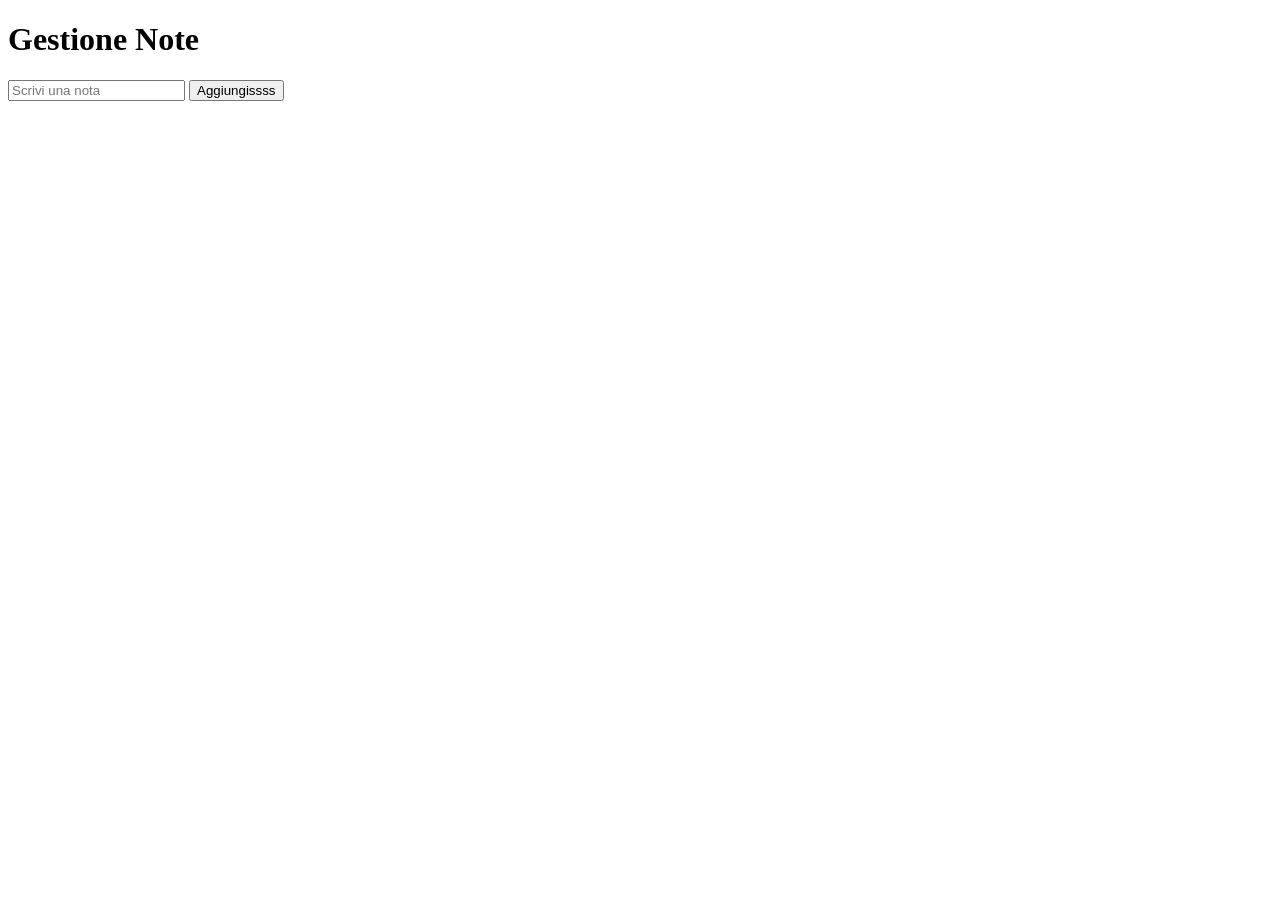
==== client/index.html @ a9fd9d2b "cartelle iniziali" ====
<!DOCTYPE html>
<html lang="it">

<head>
<meta charset="UTF-8">
<title>Gestione Note</title>
</head>

<body>

<h1>Gestione Note</h1>

<input type="text" id="noteInput" placeholder="Scrivi una nota">

<button onclick="addNote()">
Aggiungissss
</button>

<ul id="notesList"></ul>


<script>

const API_URL = "http://localhost:3000&quot;;


async function loadNotes() {

const response = await fetch(API_URL + "/notes");

const notes = await response.json();

const list = document.getElementById("notesList");

list.innerHTML = "";

notes.forEach(note => {

const li = document.createElement("li");

li.innerHTML = `
${note.text}

<button onclick="deleteNote(${note.id})">
Elimina
</button>
`;

list.appendChild(li);
});
}



async function addNote() {

const input = document.getElementById("noteInput");

const text = input.value;

await fetch(API_URL + "/notes", {

method: "POST",

headers: {
"Content-Type": "application/json"
},

body: JSON.stringify({
text: text
})

});

input.value = "";

loadNotes();
}



async function deleteNote(id) {

await fetch(API_URL + "/notes/" + id, {
method: "DELETE"
});

loadNotes();
}


loadNotes();

</script>

</body>

</html>
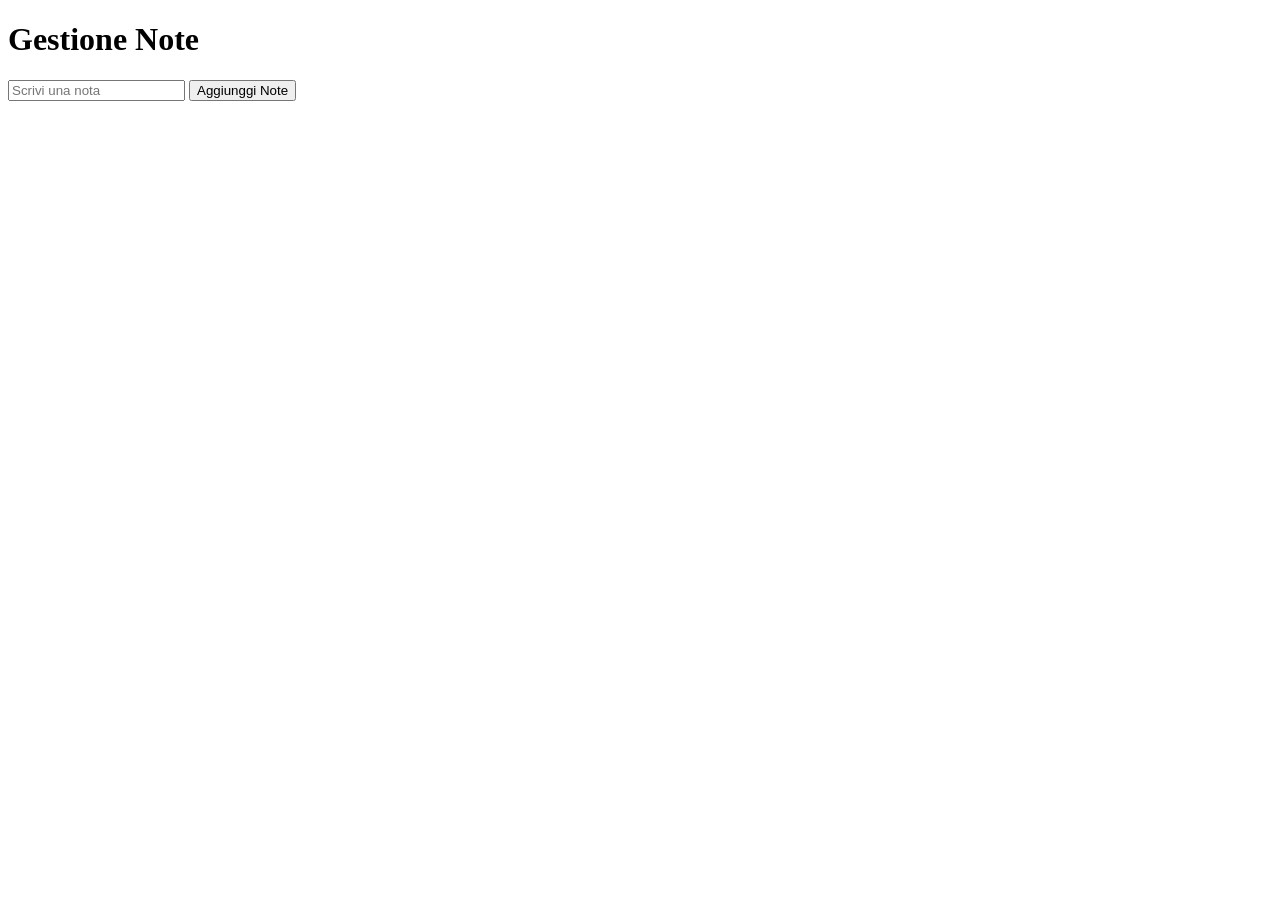
==== commit f38138ea: "Formattazione e divisione code" ====
--- a/client/index.html
+++ b/client/index.html
@@ -2,97 +2,23 @@
 <html lang="it">
 
 <head>
-<meta charset="UTF-8">
-<title>Gestione Note</title>
+    <meta charset="UTF-8">
+    <title>Gestione Note</title>
 </head>
 
 <body>
 
-<h1>Gestione Note</h1>
+    <h1>Gestione Note</h1>
 
-<input type="text" id="noteInput" placeholder="Scrivi una nota">
+    <input type="text" id="noteInput" placeholder="Scrivi una nota">
 
-<button onclick="addNote()">
-Aggiungissss
-</button>
+    <button onclick="addNote()">
+        Aggiunggi Note
+    </button>
 
-<ul id="notesList"></ul>
-
-
-<script>
-
-const API_URL = "http://localhost:3000&quot;;
-
-
-async function loadNotes() {
-
-const response = await fetch(API_URL + "/notes");
-
-const notes = await response.json();
-
-const list = document.getElementById("notesList");
-
-list.innerHTML = "";
-
-notes.forEach(note => {
-
-const li = document.createElement("li");
-
-li.innerHTML = `
-${note.text}
-
-<button onclick="deleteNote(${note.id})">
-Elimina
-</button>
-`;
-
-list.appendChild(li);
-});
-}
-
-
-
-async function addNote() {
-
-const input = document.getElementById("noteInput");
-
-const text = input.value;
-
-await fetch(API_URL + "/notes", {
-
-method: "POST",
-
-headers: {
-"Content-Type": "application/json"
-},
-
-body: JSON.stringify({
-text: text
-})
-
-});
-
-input.value = "";
-
-loadNotes();
-}
-
-
-
-async function deleteNote(id) {
-
-await fetch(API_URL + "/notes/" + id, {
-method: "DELETE"
-});
-
-loadNotes();
-}
-
-
-loadNotes();
-
-</script>
-
+    <ul id="notesList"></ul>
+    
+<script src="js/script.js"></script>
 </body>
 
-</html>
+</html>
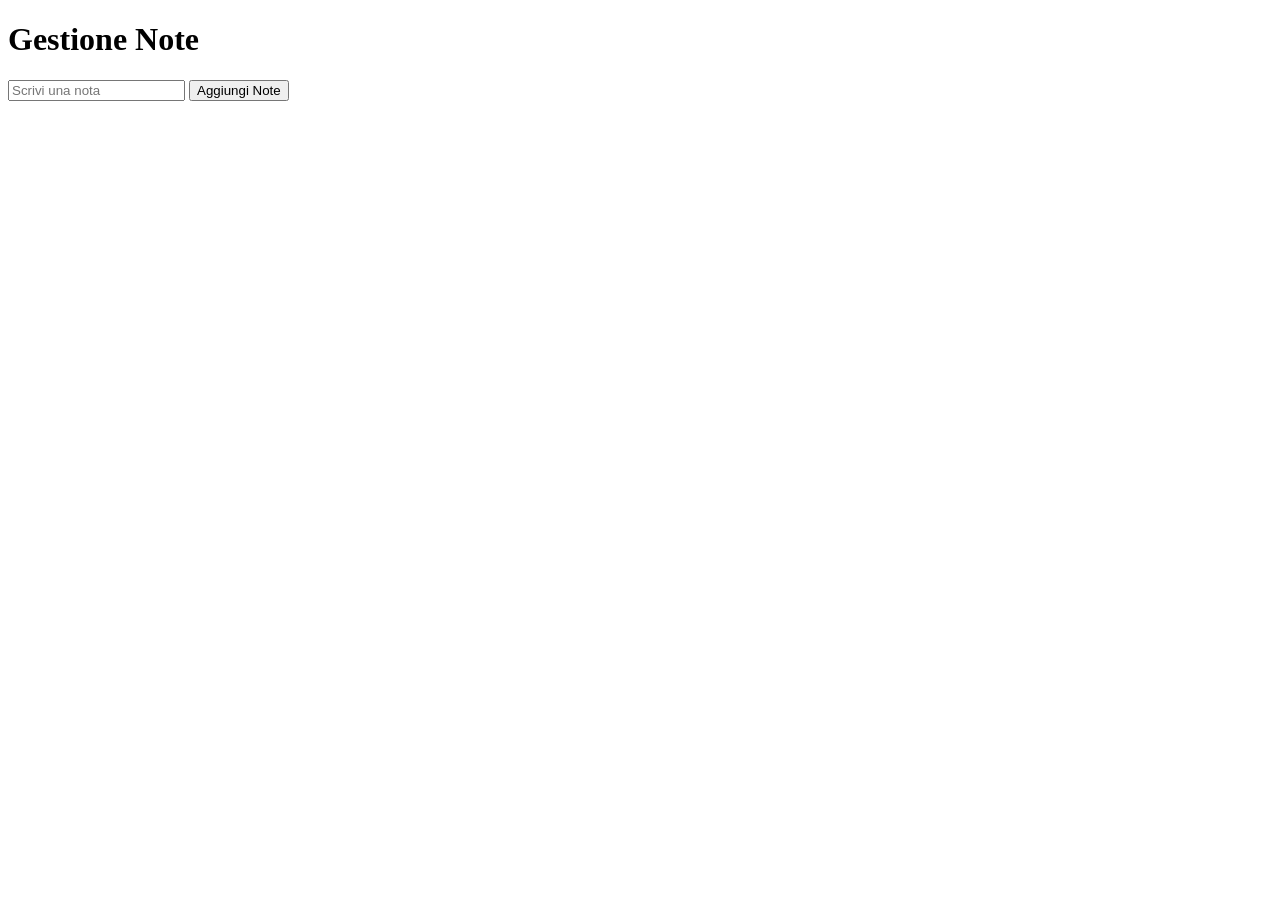
==== commit bbd17d94: "correzzione html" ====
--- a/client/index.html
+++ b/client/index.html
@@ -13,7 +13,7 @@
     <input type="text" id="noteInput" placeholder="Scrivi una nota">
 
     <button onclick="addNote()">
-        Aggiunggi Note
+        Aggiungi Note
     </button>
 
     <ul id="notesList"></ul>
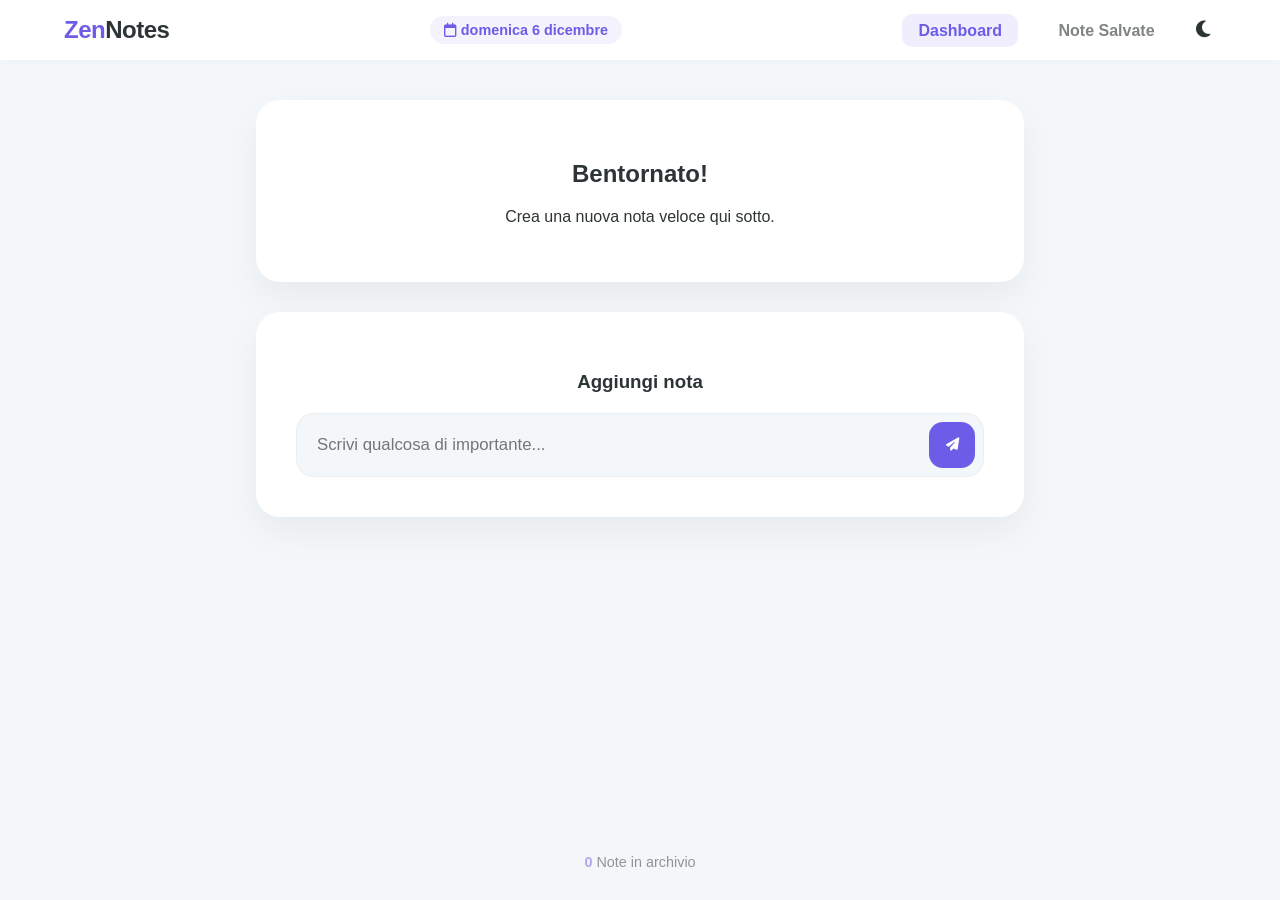
==== commit b48e1760: "aggiornamento fronend completo, compreso di css, js, e nuova pagina per storico note" ====
--- a/client/index.html
+++ b/client/index.html
@@ -1,24 +1,59 @@
 <!DOCTYPE html>
-<html lang="it">
-
+<html lang="it" data-theme="light">
 <head>
     <meta charset="UTF-8">
-    <title>Gestione Note</title>
+    <meta name="viewport" content="width=device-width, initial-scale=1.0">
+    <title>ZenNotes — Dashboard</title>
+    <link rel="stylesheet" href="css/style.css">
+    <link rel="stylesheet" href="https://cdnjs.cloudflare.com/ajax/libs/font-awesome/6.4.0/css/all.min.css">
 </head>
-
 <body>
 
-    <h1>Gestione Note</h1>
+    <header class="main-header">
+        <div class="header-content">
+            <div class="logo">
+                <h1><span>Zen</span>Notes</h1>
+            </div>
+            
+            <div class="date-widget">
+                <i class="fa-regular fa-calendar"></i>
+                <span id="currentDate">--/--/----</span>
+            </div>
 
-    <input type="text" id="noteInput" placeholder="Scrivi una nota">
+            <nav class="nav-menu">
+                <a href="index.html" class="nav-link active">Dashboard</a>
+                <a href="note.html" class="nav-link">Note Salvate</a>
+                <button id="themeToggle" class="theme-icon-btn">
+                    <i class="fa-solid fa-moon"></i>
+                </button>
+            </nav>
+        </div>
+    </header>
 
-    <button onclick="addNote()">
-        Aggiungi Note
-    </button>
+    <main class="container">
+        <div class="glass-card welcome-card">
+            <h2>Bentornato!</h2>
+            <p>Crea una nuova nota veloce qui sotto.</p>
+        </div>
 
-    <ul id="notesList"></ul>
-    
-<script src="js/script.js"></script>
+        <div class="glass-card input-card">
+            <h3>Aggiungi nota</h3>
+            <div class="input-wrapper">
+                <input type="text" id="noteInput" placeholder="Scrivi qualcosa di importante...">
+                <button onclick="addNote()" class="btn-send">
+                    <i class="fa-solid fa-paper-plane"></i>
+                </button>
+            </div>
+        </div>
+    </main>
+
+    <footer class="main-footer">
+        <div class="footer-content">
+            <span id="totalNotes">0</span> Note in archivio
+        </div>
+    </footer>
+
+    <script src="js/script.js"></script>
+    <script src="js/notes-list.js"></script>
 </body>
-
 </html>
--- a/client/css/style.css
+++ b/client/css/style.css
@@ -0,0 +1,178 @@
+/* VARIABILI COLORE (Light/Dark) */
+:root {
+    --bg-body: #f4f7f9;
+    --glass: #ffffff;
+    --text: #2d3436;
+    --accent: #6c5ce7; /* Viola Zen */
+    --accent-hover: #5b4bc4;
+    --shadow: 0 15px 35px rgba(0,0,0,0.05);
+}
+
+[data-theme="dark"] {
+    --bg-body: #121214;
+    --glass: #1e1e21;
+    --text: #f5f5f5;
+    --accent: #a29bfe;
+    --shadow: 0 15px 35px rgba(0,0,0,0.3);
+}
+
+/* RESET E BASE */
+body {
+    font-family: 'Inter', -apple-system, sans-serif;
+    background-color: var(--bg-body);
+    color: var(--text);
+    margin: 0;
+    display: flex;
+    flex-direction: column;
+    min-height: 100vh;
+    transition: all 0.3s ease;
+}
+
+/* TESTATA */
+.main-header {
+    background: var(--glass);
+    padding: 1rem 0;
+    display: flex;
+    justify-content: center;
+    box-shadow: 0 2px 10px rgba(0,0,0,0.02);
+}
+
+.header-content {
+    width: 90%;
+    max-width: 1200px;
+    display: flex;
+    justify-content: space-between;
+    align-items: center;
+}
+
+/* LOGO VIOLA */
+.logo h1 { font-size: 1.5rem; margin: 0; letter-spacing: -0.5px; }
+.logo h1 span { color: var(--accent); }
+
+/* NAVIGAZIONE ESTETICA */
+.nav-link {
+    text-decoration: none;
+    color: var(--text);
+    font-weight: 600;
+    margin-left: 20px;
+    padding: 8px 16px;
+    border-radius: 10px;
+    transition: 0.3s;
+    opacity: 0.6;
+}
+.nav-link:hover, .nav-link.active {
+    opacity: 1;
+    background: rgba(108, 92, 231, 0.1);
+    color: var(--accent);
+}
+
+.theme-icon-btn {
+    background: none;
+    border: none;
+    color: var(--text);
+    font-size: 1.2rem;
+    cursor: pointer;
+    margin-left: 15px;
+}
+
+/* DATA WIDGET */
+.date-widget {
+    background: rgba(108, 92, 231, 0.08);
+    padding: 6px 14px;
+    border-radius: 20px;
+    font-size: 0.9rem;
+    color: var(--accent);
+    font-weight: 600;
+}
+
+/* LAYOUT CARD (60% LARGHEZZA) */
+.container {
+    width: 60%;
+    max-width: 800px;
+    margin: 40px auto;
+    flex: 1;
+}
+
+.glass-card {
+    background: var(--glass);
+    padding: 40px;
+    border-radius: 24px;
+    box-shadow: var(--shadow);
+    margin-bottom: 30px;
+    text-align: center;
+}
+
+/* INPUT BOX FORMATTATA */
+.input-wrapper {
+    background: var(--bg-body);
+    padding: 8px;
+    border-radius: 18px;
+    display: flex;
+    align-items: center;
+    margin-top: 20px;
+    border: 1px solid rgba(0,0,0,0.03);
+}
+
+.input-wrapper input {
+    flex: 1;
+    border: none;
+    background: transparent;
+    padding: 12px;
+    font-size: 1.05rem;
+    color: var(--text);
+    outline: none;
+}
+
+.btn-send {
+    background: var(--accent);
+    color: white;
+    border: none;
+    width: 46px;
+    height: 46px;
+    border-radius: 14px;
+    cursor: pointer;
+    transition: 0.2s;
+}
+.btn-send:hover { transform: scale(1.05); background: var(--accent-hover); }
+
+/* NOTE NELLO STORICO */
+.note-item {
+    background: var(--glass);
+    padding: 20px 30px;
+    border-radius: 18px;
+    margin-bottom: 15px;
+    display: flex;
+    justify-content: space-between;
+    align-items: center;
+    box-shadow: var(--shadow);
+    text-align: left;
+}
+
+.note-item h4 { margin: 0; font-size: 0.8rem; opacity: 0.5; color: var(--accent); }
+.note-item p { margin: 5px 0 0 0; font-size: 1.1rem; }
+
+/* FOOTER IN BASSO AL CENTRO */
+.main-footer {
+    padding: 30px 0;
+    text-align: center;
+}
+
+.footer-content {
+    font-size: 0.9rem;
+    opacity: 0.5;
+    font-weight: 500;
+}
+
+#totalNotes, #totalNotesArchive {
+    color: var(--accent);
+    font-weight: 700;
+}
+
+/* STATO VUOTO */
+.empty-state {
+    padding: 50px;
+    text-align: center;
+    opacity: 0.4;
+    border: 2px dashed var(--accent);
+    border-radius: 20px;
+}
